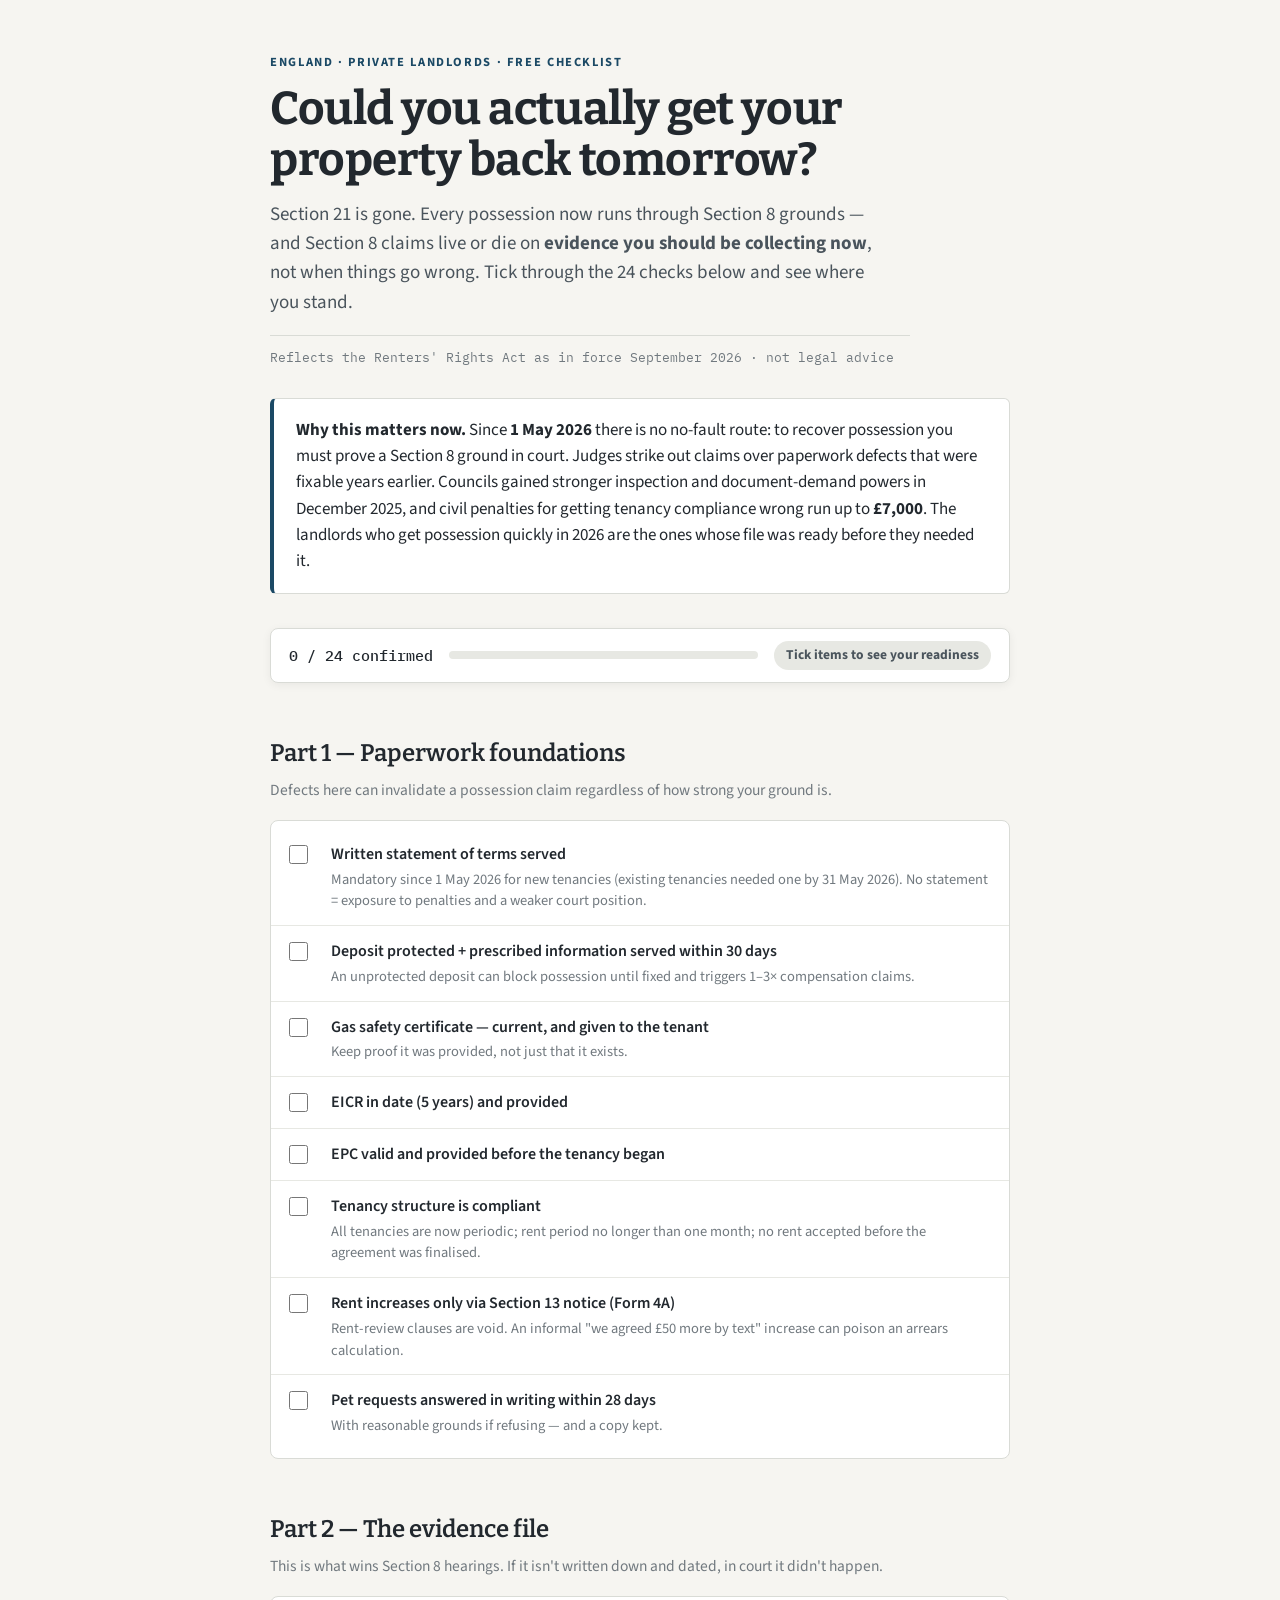
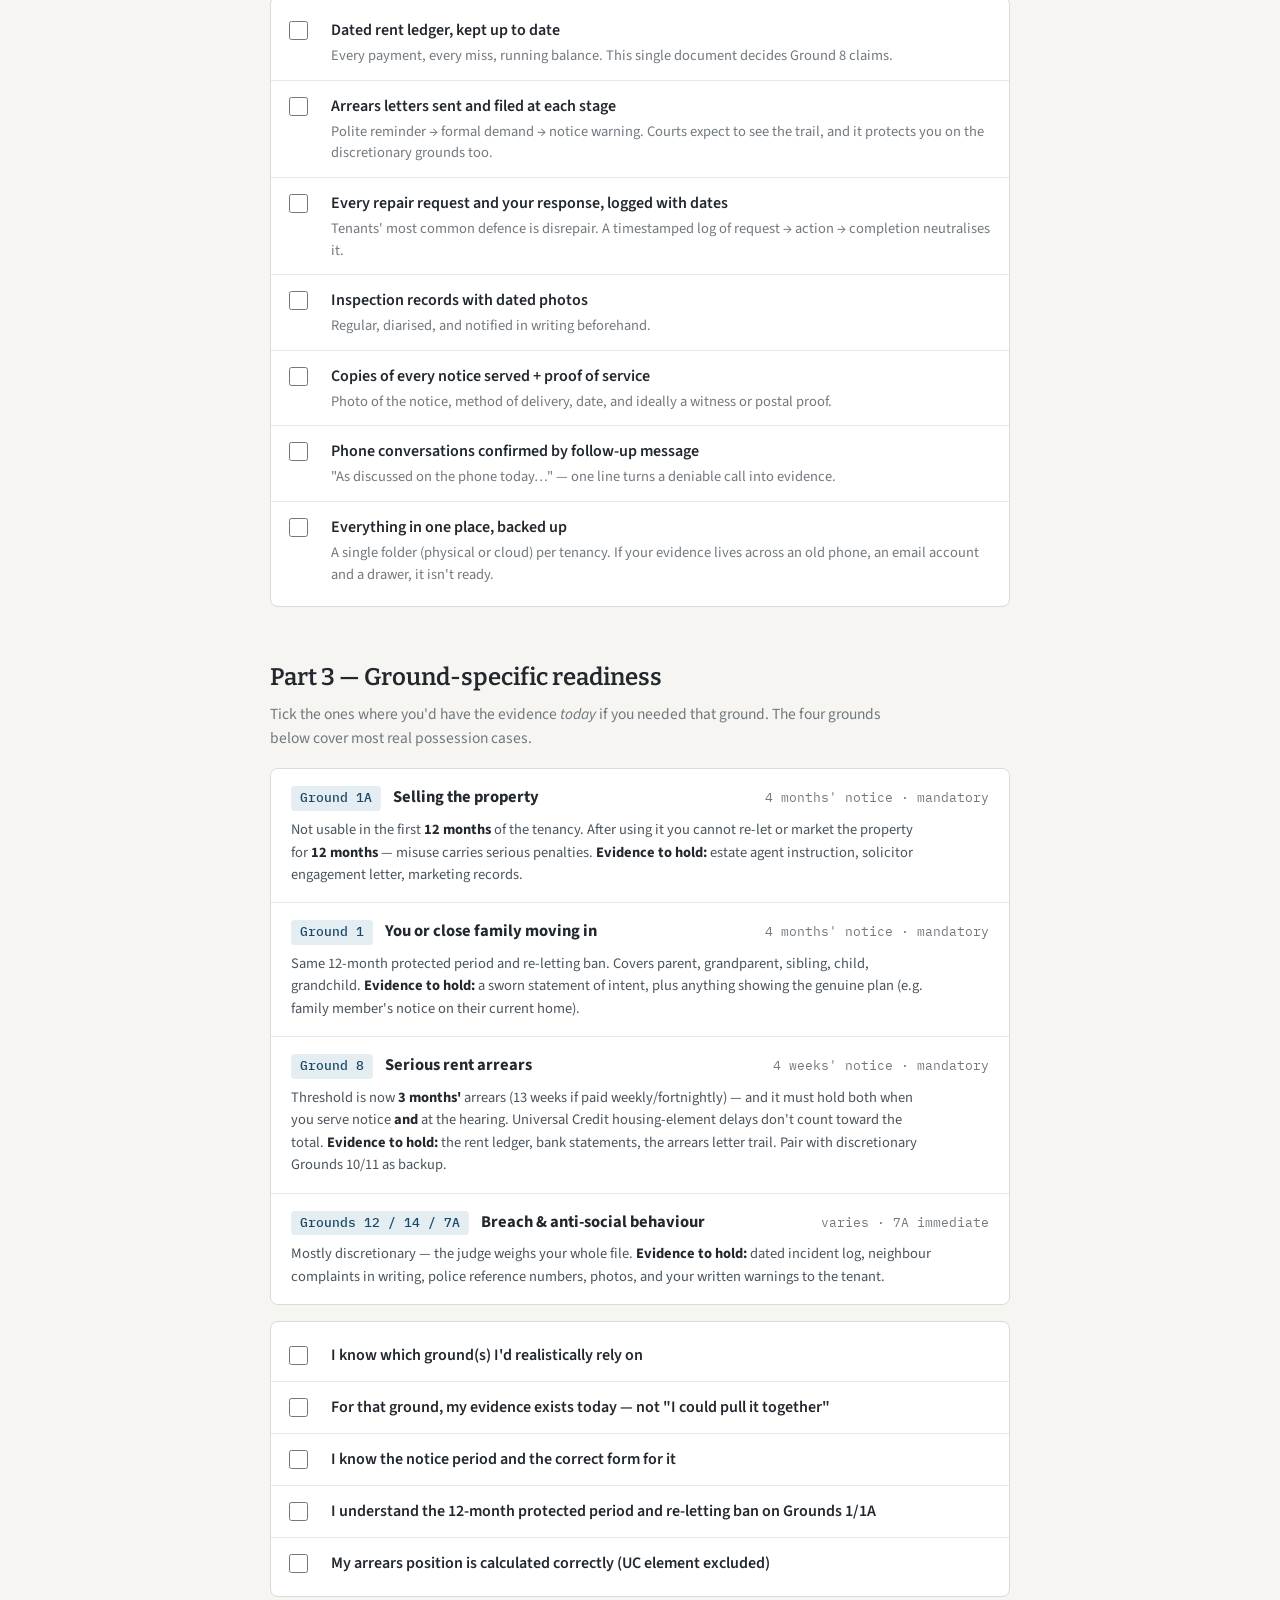
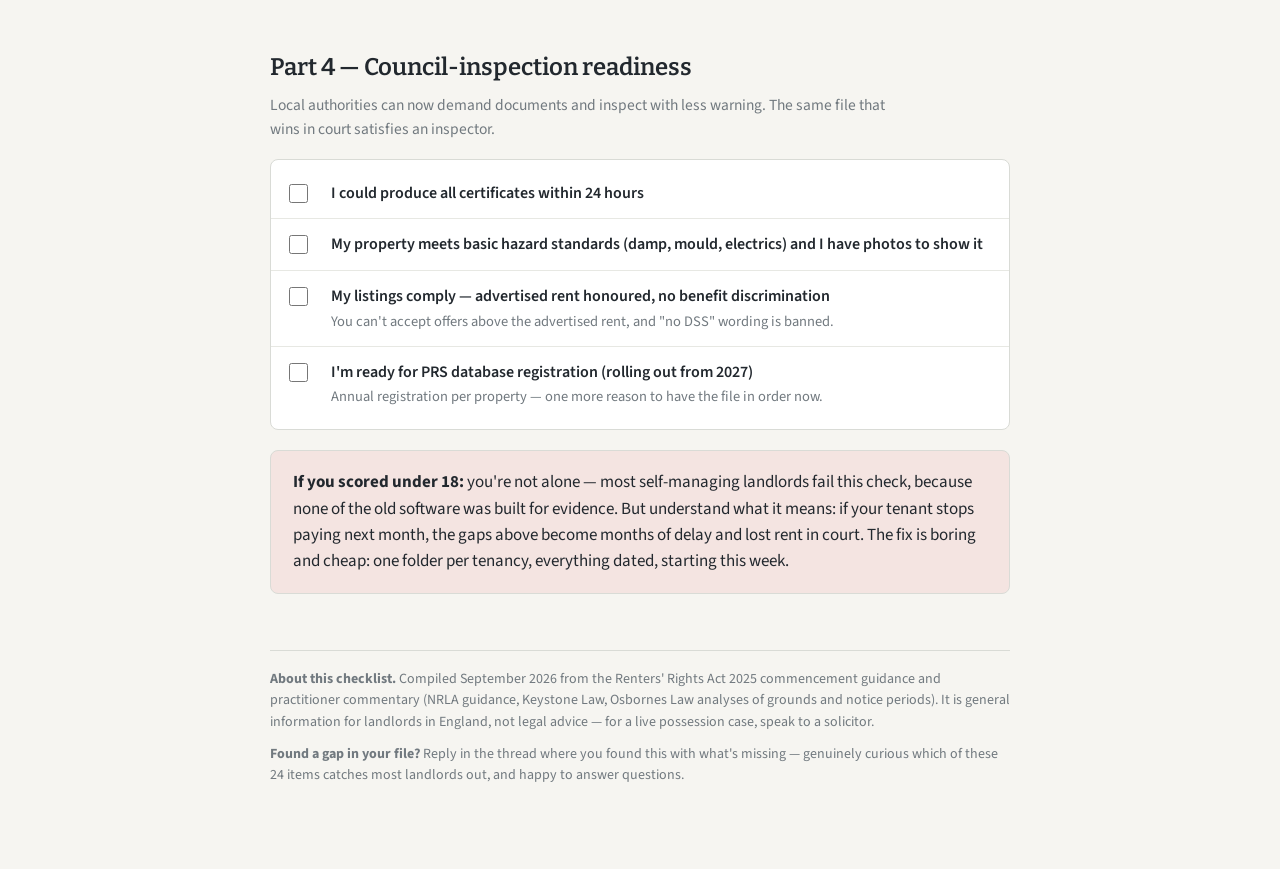
==== index.html @ a8610cf3 "Add Section 8 readiness checklist page" ====
<!doctype html>
<html lang="en">
<head>
<meta charset="utf-8">
<meta name="viewport" content="width=device-width, initial-scale=1">
<meta name="description" content="Free 24-point possession-readiness checklist for landlords in England under the Renters' Rights Act — paperwork, evidence file, and ground-specific prep for Section 8.">
<title>Section 8 Ready</title>
<link rel="stylesheet" href="https://fonts.googleapis.com/css2?family=Bitter:wght@500;600;700&family=Source+Sans+3:ital,wght@0,400;0,600;0,700;1,400&family=IBM+Plex+Mono:wght@400;500&display=swap">
<style>
  :root {
    --paper: #F6F5F1;
    --surface: #FFFFFF;
    --ink: #22282E;
    --ink-soft: #4A545C;
    --muted: #71797F;
    --line: #D9DBD6;
    --line-soft: #E7E8E3;
    --navy: #1B4965;
    --navy-soft: #E4EDF2;
    --good: #2E7D4F;
    --good-soft: #E2EFE7;
    --warn: #A3641C;
    --warn-soft: #F5EBDB;
    --bad: #A63A2E;
    --bad-soft: #F4E4E1;
  }
  @media (prefers-color-scheme: dark) {
    :root:not([data-theme="light"]) {
      --paper: #15191D;
      --surface: #1D2329;
      --ink: #E6E8E9;
      --ink-soft: #B4BCC2;
      --muted: #8B949B;
      --line: #333B42;
      --line-soft: #2A3138;
      --navy: #5FA8CF;
      --navy-soft: #1E2E38;
      --good: #58B283;
      --good-soft: #1E2F26;
      --warn: #D69A4E;
      --warn-soft: #322818;
      --bad: #D3796C;
      --bad-soft: #35211E;
    }
  }
  :root[data-theme="dark"] {
    --paper: #15191D;
    --surface: #1D2329;
    --ink: #E6E8E9;
    --ink-soft: #B4BCC2;
    --muted: #8B949B;
    --line: #333B42;
    --line-soft: #2A3138;
    --navy: #5FA8CF;
    --navy-soft: #1E2E38;
    --good: #58B283;
    --good-soft: #1E2F26;
    --warn: #D69A4E;
    --warn-soft: #322818;
    --bad: #D3796C;
    --bad-soft: #35211E;
  }
  html { color-scheme: light dark; }
  body {
    margin: 0;
    background: var(--paper);
    color: var(--ink);
    font-family: "Source Sans 3", "Segoe UI", Arial, sans-serif;
    font-size: 17px; line-height: 1.55;
    padding: 0 20px;
  }
  .wrap { max-width: 740px; margin: 0 auto; padding-block: 48px 72px; }
  .eyebrow { font-size: 12.5px; font-weight: 700; letter-spacing: 0.13em; text-transform: uppercase; color: var(--navy); }
  h1 { font-family: "Bitter", Georgia, serif; font-size: clamp(32px, 6vw, 46px); font-weight: 700; line-height: 1.1; letter-spacing: -0.01em; margin: 10px 0 14px; text-wrap: balance; }
  .standfirst { font-size: 19px; color: var(--ink-soft); max-width: 620px; margin: 0; }
  .datestamp { font-family: "IBM Plex Mono", ui-monospace, monospace; font-size: 12.5px; color: var(--muted); margin-top: 18px; padding-top: 12px; border-top: 1px solid var(--line); }
  h2 { font-family: "Bitter", Georgia, serif; font-size: 24px; font-weight: 600; margin: 52px 0 6px; text-wrap: balance; }
  .sub { color: var(--muted); font-size: 15.5px; margin: 0 0 18px; max-width: 620px; }
  p { margin: 0 0 14px; max-width: 640px; }
  a { color: var(--navy); text-underline-offset: 3px; }
  strong { font-weight: 700; }

  .why { background: var(--surface); border: 1px solid var(--line); border-left: 4px solid var(--navy); border-radius: 6px; padding: 18px 22px; margin: 30px 0 0; }
  .why p { max-width: none; }
  .why p:last-child { margin-bottom: 0; }

  /* Score bar */
  .scorebar {
    position: sticky; top: 0; z-index: 10;
    background: var(--surface); border: 1px solid var(--line); border-radius: 8px;
    padding: 12px 18px; margin: 34px 0 8px;
    display: flex; align-items: center; gap: 16px; flex-wrap: wrap;
    box-shadow: 0 2px 10px rgba(0,0,0,0.06);
  }
  .scorebar .count { font-family: "IBM Plex Mono", ui-monospace, monospace; font-size: 15px; font-weight: 500; font-variant-numeric: tabular-nums; white-space: nowrap; }
  .meter { flex: 1 1 140px; height: 8px; background: var(--line-soft); border-radius: 4px; overflow: hidden; min-width: 100px; }
  .meter i { display: block; height: 100%; width: 0%; background: var(--navy); border-radius: 4px; transition: width 0.25s ease, background 0.25s ease; }
  .verdict-chip { font-size: 13.5px; font-weight: 700; padding: 4px 12px; border-radius: 999px; background: var(--line-soft); color: var(--ink-soft); white-space: nowrap; }
  .verdict-chip.good { background: var(--good-soft); color: var(--good); }
  .verdict-chip.warn { background: var(--warn-soft); color: var(--warn); }
  .verdict-chip.bad { background: var(--bad-soft); color: var(--bad); }

  /* Checklist */
  .check-group { background: var(--surface); border: 1px solid var(--line); border-radius: 8px; padding: 8px 0; margin: 14px 0 0; }
  .check-item { display: grid; grid-template-columns: 30px 1fr; gap: 0 12px; padding: 13px 18px; border-bottom: 1px solid var(--line-soft); cursor: pointer; }
  .check-item:last-child { border-bottom: none; }
  .check-item input { width: 19px; height: 19px; margin: 3px 0 0; accent-color: var(--navy); cursor: pointer; }
  .check-item .t { font-weight: 600; font-size: 16px; }
  .check-item .d { grid-column: 2; color: var(--muted); font-size: 14.5px; line-height: 1.5; margin-top: 2px; }
  .check-item .d b { color: var(--warn); font-weight: 700; }

  /* Grounds table */
  .grounds { border: 1px solid var(--line); border-radius: 8px; overflow: hidden; margin: 16px 0; }
  .ground { background: var(--surface); padding: 16px 20px; border-bottom: 1px solid var(--line-soft); }
  .ground:last-child { border-bottom: none; }
  .ground-head { display: flex; align-items: baseline; gap: 12px; flex-wrap: wrap; }
  .gnum { font-family: "IBM Plex Mono", ui-monospace, monospace; font-size: 13px; font-weight: 500; color: var(--navy); background: var(--navy-soft); padding: 2px 9px; border-radius: 4px; white-space: nowrap; }
  .gname { font-weight: 700; font-size: 16.5px; }
  .gnotice { font-family: "IBM Plex Mono", ui-monospace, monospace; font-size: 12.5px; color: var(--muted); margin-left: auto; white-space: nowrap; }
  .ground .gev { font-size: 14.5px; color: var(--ink-soft); margin: 8px 0 0; line-height: 1.55; }
  .ground .gev b { font-weight: 700; color: var(--ink); }

  .redflag { background: var(--bad-soft); border: 1px solid var(--line); border-radius: 8px; padding: 18px 22px; margin: 20px 0; }
  .redflag p { max-width: none; margin-bottom: 8px; }
  .redflag p:last-child { margin-bottom: 0; }

  .footer-note { margin-top: 56px; padding-top: 18px; border-top: 1px solid var(--line); font-size: 14px; color: var(--muted); }
  .footer-note p { max-width: none; margin-bottom: 10px; }

  @media (max-width: 520px) {
    .gnotice { margin-left: 0; width: 100%; }
    .scorebar { padding: 10px 14px; gap: 10px; }
  }
</style>

</head>
<body>
<div class="wrap">
  <header>
    <span class="eyebrow">England · Private landlords · Free checklist</span>
    <h1>Could you actually get your property back tomorrow?</h1>
    <p class="standfirst">Section 21 is gone. Every possession now runs through Section 8 grounds — and Section 8 claims live or die on <strong>evidence you should be collecting now</strong>, not when things go wrong. Tick through the 24 checks below and see where you stand.</p>
    <p class="datestamp">Reflects the Renters' Rights Act as in force September 2026 · not legal advice</p>
  </header>

  <div class="why">
    <p><strong>Why this matters now.</strong> Since <strong>1 May 2026</strong> there is no no-fault route: to recover possession you must prove a Section 8 ground in court. Judges strike out claims over paperwork defects that were fixable years earlier. Councils gained stronger inspection and document-demand powers in December 2025, and civil penalties for getting tenancy compliance wrong run up to <strong>£7,000</strong>. The landlords who get possession quickly in 2026 are the ones whose file was ready before they needed it.</p>
  </div>

  <div class="scorebar">
    <span class="count"><span id="score">0</span> / 24 confirmed</span>
    <div class="meter"><i id="meterfill"></i></div>
    <span class="verdict-chip" id="verdict">Tick items to see your readiness</span>
  </div>

  <h2>Part 1 — Paperwork foundations</h2>
  <p class="sub">Defects here can invalidate a possession claim regardless of how strong your ground is.</p>
  <div class="check-group" id="grp1">
    <label class="check-item"><input type="checkbox" id="c1"><span class="t">Written statement of terms served</span><span class="d">Mandatory since 1 May 2026 for new tenancies (existing tenancies needed one by 31 May 2026). No statement = exposure to penalties and a weaker court position.</span></label>
    <label class="check-item"><input type="checkbox" id="c2"><span class="t">Deposit protected + prescribed information served within 30 days</span><span class="d">An unprotected deposit can block possession until fixed and triggers 1–3× compensation claims.</span></label>
    <label class="check-item"><input type="checkbox" id="c3"><span class="t">Gas safety certificate — current, and given to the tenant</span><span class="d">Keep proof it was provided, not just that it exists.</span></label>
    <label class="check-item"><input type="checkbox" id="c4"><span class="t">EICR in date (5 years) and provided</span></label>
    <label class="check-item"><input type="checkbox" id="c5"><span class="t">EPC valid and provided before the tenancy began</span></label>
    <label class="check-item"><input type="checkbox" id="c6"><span class="t">Tenancy structure is compliant</span><span class="d">All tenancies are now periodic; rent period no longer than one month; no rent accepted before the agreement was finalised.</span></label>
    <label class="check-item"><input type="checkbox" id="c7"><span class="t">Rent increases only via Section 13 notice (Form 4A)</span><span class="d">Rent-review clauses are void. An informal "we agreed £50 more by text" increase can poison an arrears calculation.</span></label>
    <label class="check-item"><input type="checkbox" id="c8"><span class="t">Pet requests answered in writing within 28 days</span><span class="d">With reasonable grounds if refusing — and a copy kept.</span></label>
  </div>

  <h2>Part 2 — The evidence file</h2>
  <p class="sub">This is what wins Section 8 hearings. If it isn't written down and dated, in court it didn't happen.</p>
  <div class="check-group" id="grp2">
    <label class="check-item"><input type="checkbox" id="c9"><span class="t">Dated rent ledger, kept up to date</span><span class="d">Every payment, every miss, running balance. This single document decides Ground 8 claims.</span></label>
    <label class="check-item"><input type="checkbox" id="c10"><span class="t">Arrears letters sent and filed at each stage</span><span class="d">Polite reminder → formal demand → notice warning. Courts expect to see the trail, and it protects you on the discretionary grounds too.</span></label>
    <label class="check-item"><input type="checkbox" id="c11"><span class="t">Every repair request and your response, logged with dates</span><span class="d">Tenants' most common defence is disrepair. A timestamped log of request → action → completion neutralises it.</span></label>
    <label class="check-item"><input type="checkbox" id="c12"><span class="t">Inspection records with dated photos</span><span class="d">Regular, diarised, and notified in writing beforehand.</span></label>
    <label class="check-item"><input type="checkbox" id="c13"><span class="t">Copies of every notice served + proof of service</span><span class="d">Photo of the notice, method of delivery, date, and ideally a witness or postal proof.</span></label>
    <label class="check-item"><input type="checkbox" id="c14"><span class="t">Phone conversations confirmed by follow-up message</span><span class="d">"As discussed on the phone today…" — one line turns a deniable call into evidence.</span></label>
    <label class="check-item"><input type="checkbox" id="c15"><span class="t">Everything in one place, backed up</span><span class="d">A single folder (physical or cloud) per tenancy. If your evidence lives across an old phone, an email account and a drawer, it isn't ready.</span></label>
  </div>

  <h2>Part 3 — Ground-specific readiness</h2>
  <p class="sub">Tick the ones where you'd have the evidence <em>today</em> if you needed that ground. The four grounds below cover most real possession cases.</p>

  <div class="grounds">
    <div class="ground">
      <div class="ground-head"><span class="gnum">Ground 1A</span><span class="gname">Selling the property</span><span class="gnotice">4 months' notice · mandatory</span></div>
      <p class="gev">Not usable in the first <b>12 months</b> of the tenancy. After using it you cannot re-let or market the property for <b>12 months</b> — misuse carries serious penalties. <b>Evidence to hold:</b> estate agent instruction, solicitor engagement letter, marketing records.</p>
    </div>
    <div class="ground">
      <div class="ground-head"><span class="gnum">Ground 1</span><span class="gname">You or close family moving in</span><span class="gnotice">4 months' notice · mandatory</span></div>
      <p class="gev">Same 12-month protected period and re-letting ban. Covers parent, grandparent, sibling, child, grandchild. <b>Evidence to hold:</b> a sworn statement of intent, plus anything showing the genuine plan (e.g. family member's notice on their current home).</p>
    </div>
    <div class="ground">
      <div class="ground-head"><span class="gnum">Ground 8</span><span class="gname">Serious rent arrears</span><span class="gnotice">4 weeks' notice · mandatory</span></div>
      <p class="gev">Threshold is now <b>3 months'</b> arrears (13 weeks if paid weekly/fortnightly) — and it must hold both when you serve notice <b>and</b> at the hearing. Universal Credit housing-element delays don't count toward the total. <b>Evidence to hold:</b> the rent ledger, bank statements, the arrears letter trail. Pair with discretionary Grounds 10/11 as backup.</p>
    </div>
    <div class="ground">
      <div class="ground-head"><span class="gnum">Grounds 12 / 14 / 7A</span><span class="gname">Breach & anti-social behaviour</span><span class="gnotice">varies · 7A immediate</span></div>
      <p class="gev">Mostly discretionary — the judge weighs your whole file. <b>Evidence to hold:</b> dated incident log, neighbour complaints in writing, police reference numbers, photos, and your written warnings to the tenant.</p>
    </div>
  </div>

  <div class="check-group" id="grp3">
    <label class="check-item"><input type="checkbox" id="c16"><span class="t">I know which ground(s) I'd realistically rely on</span></label>
    <label class="check-item"><input type="checkbox" id="c17"><span class="t">For that ground, my evidence exists today — not "I could pull it together"</span></label>
    <label class="check-item"><input type="checkbox" id="c18"><span class="t">I know the notice period and the correct form for it</span></label>
    <label class="check-item"><input type="checkbox" id="c19"><span class="t">I understand the 12-month protected period and re-letting ban on Grounds 1/1A</span></label>
    <label class="check-item"><input type="checkbox" id="c20"><span class="t">My arrears position is calculated correctly (UC element excluded)</span></label>
  </div>

  <h2>Part 4 — Council-inspection readiness</h2>
  <p class="sub">Local authorities can now demand documents and inspect with less warning. The same file that wins in court satisfies an inspector.</p>
  <div class="check-group" id="grp4">
    <label class="check-item"><input type="checkbox" id="c21"><span class="t">I could produce all certificates within 24 hours</span></label>
    <label class="check-item"><input type="checkbox" id="c22"><span class="t">My property meets basic hazard standards (damp, mould, electrics) and I have photos to show it</span></label>
    <label class="check-item"><input type="checkbox" id="c23"><span class="t">My listings comply — advertised rent honoured, no benefit discrimination</span><span class="d">You can't accept offers above the advertised rent, and "no DSS" wording is banned.</span></label>
    <label class="check-item"><input type="checkbox" id="c24"><span class="t">I'm ready for PRS database registration (rolling out from 2027)</span><span class="d">Annual registration per property — one more reason to have the file in order now.</span></label>
  </div>

  <div class="redflag">
    <p><strong>If you scored under 18:</strong> you're not alone — most self-managing landlords fail this check, because none of the old software was built for evidence. But understand what it means: if your tenant stops paying next month, the gaps above become months of delay and lost rent in court. The fix is boring and cheap: one folder per tenancy, everything dated, starting this week.</p>
  </div>

  <div class="footer-note">
    <p><strong>About this checklist.</strong> Compiled September 2026 from the Renters' Rights Act 2025 commencement guidance and practitioner commentary (NRLA guidance, Keystone Law, Osbornes Law analyses of grounds and notice periods). It is general information for landlords in England, not legal advice — for a live possession case, speak to a solicitor.</p>
    <p><strong>Found a gap in your file?</strong> Reply in the thread where you found this with what's missing — genuinely curious which of these 24 items catches most landlords out, and happy to answer questions.</p>
  </div>
</div>

<script>
(function () {
  var boxes = Array.prototype.slice.call(document.querySelectorAll('.check-item input'));
  var scoreEl = document.getElementById('score');
  var fill = document.getElementById('meterfill');
  var chip = document.getElementById('verdict');
  var KEY = 's8ready-v1';

  function verdictFor(n) {
    if (n >= 22) return { t: 'Possession-ready', c: 'good' };
    if (n >= 18) return { t: 'Nearly there — close the gaps', c: 'good' };
    if (n >= 12) return { t: 'Exposed — fixable in a weekend', c: 'warn' };
    if (n >= 1)  return { t: 'At risk if anything goes wrong', c: 'bad' };
    return { t: 'Tick items to see your readiness', c: '' };
  }

  function update() {
    var n = boxes.filter(function (b) { return b.checked; }).length;
    scoreEl.textContent = n;
    fill.style.width = (n / boxes.length * 100) + '%';
    var v = verdictFor(n);
    chip.textContent = v.t;
    chip.className = 'verdict-chip' + (v.c ? ' ' + v.c : '');
    fill.style.background = v.c === 'bad' ? 'var(--bad)' : v.c === 'warn' ? 'var(--warn)' : 'var(--navy)';
    try { localStorage.setItem(KEY, JSON.stringify(boxes.map(function (b) { return b.checked; }))); } catch (e) {}
  }

  try {
    var saved = JSON.parse(localStorage.getItem(KEY) || 'null');
    if (saved && saved.length === boxes.length) boxes.forEach(function (b, i) { b.checked = !!saved[i]; });
  } catch (e) {}

  boxes.forEach(function (b) { b.addEventListener('change', update); });
  update();
})();
</script>
</body>
</html>
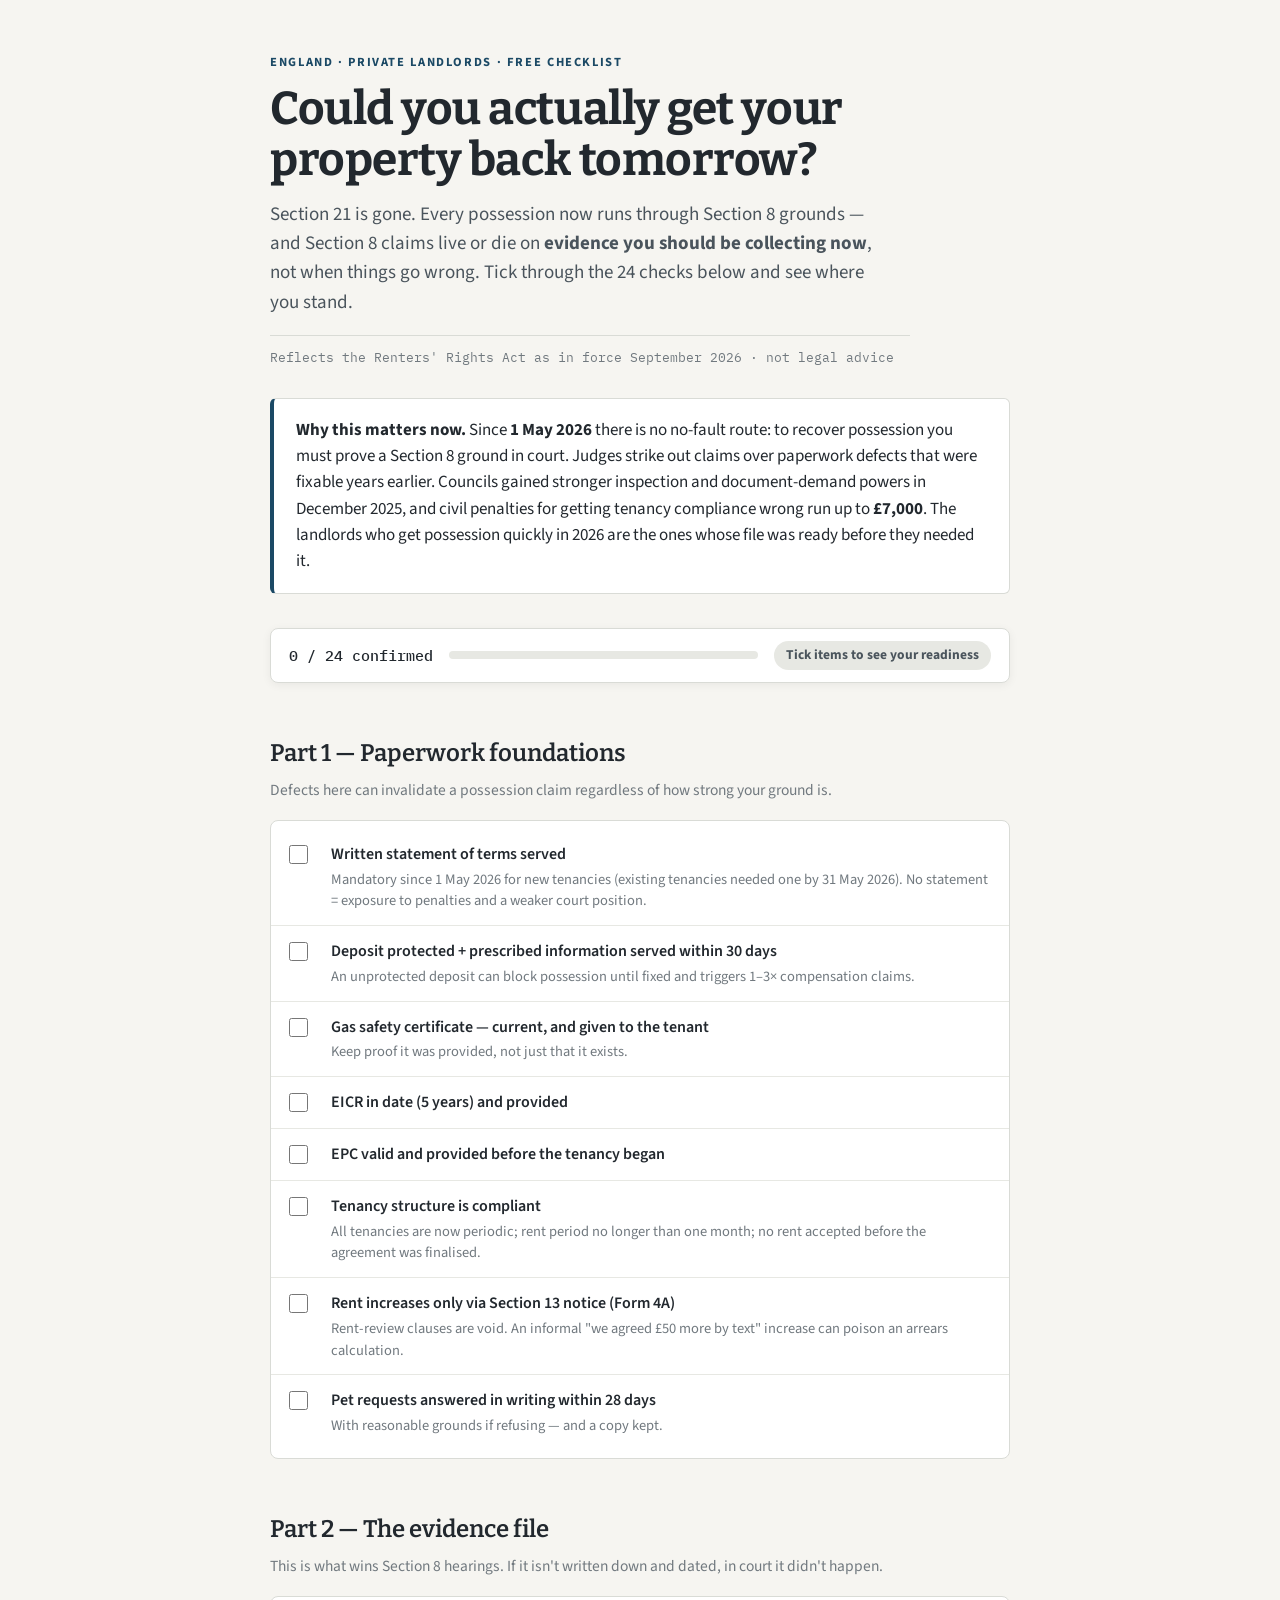
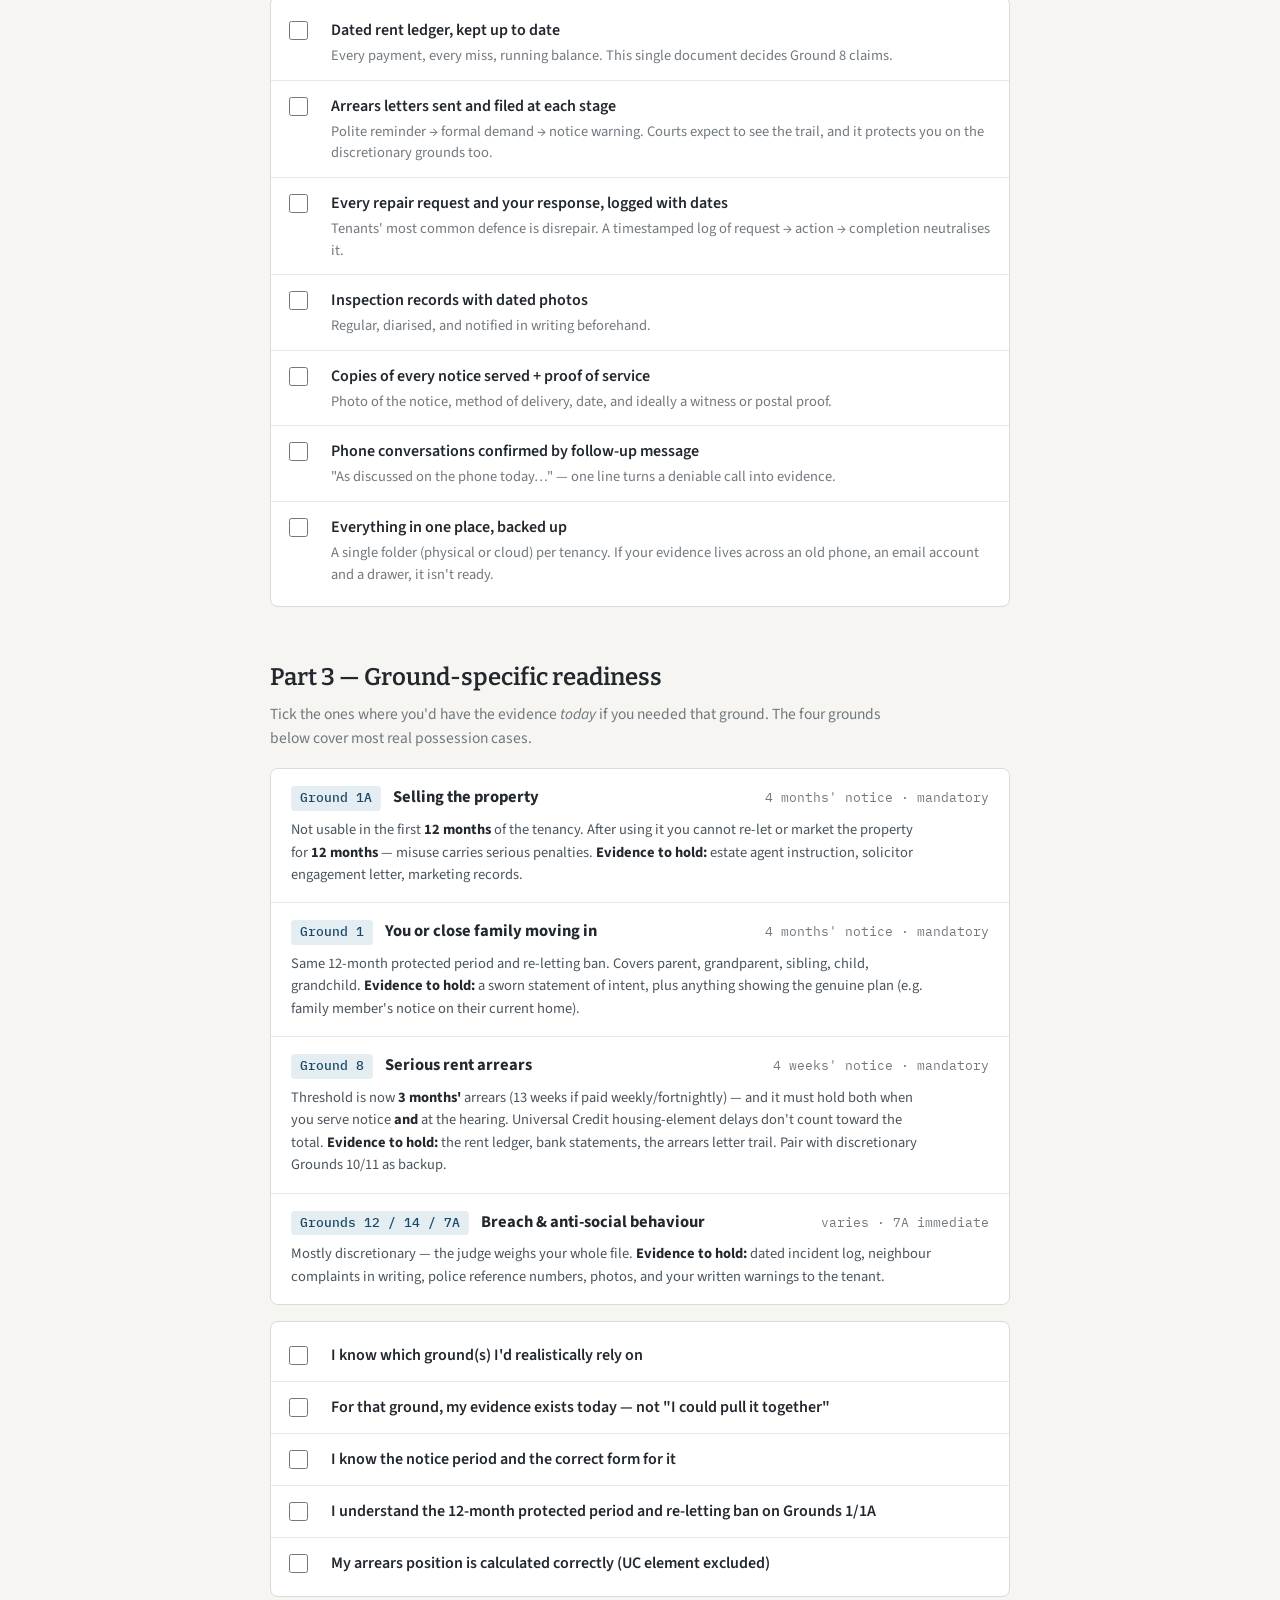
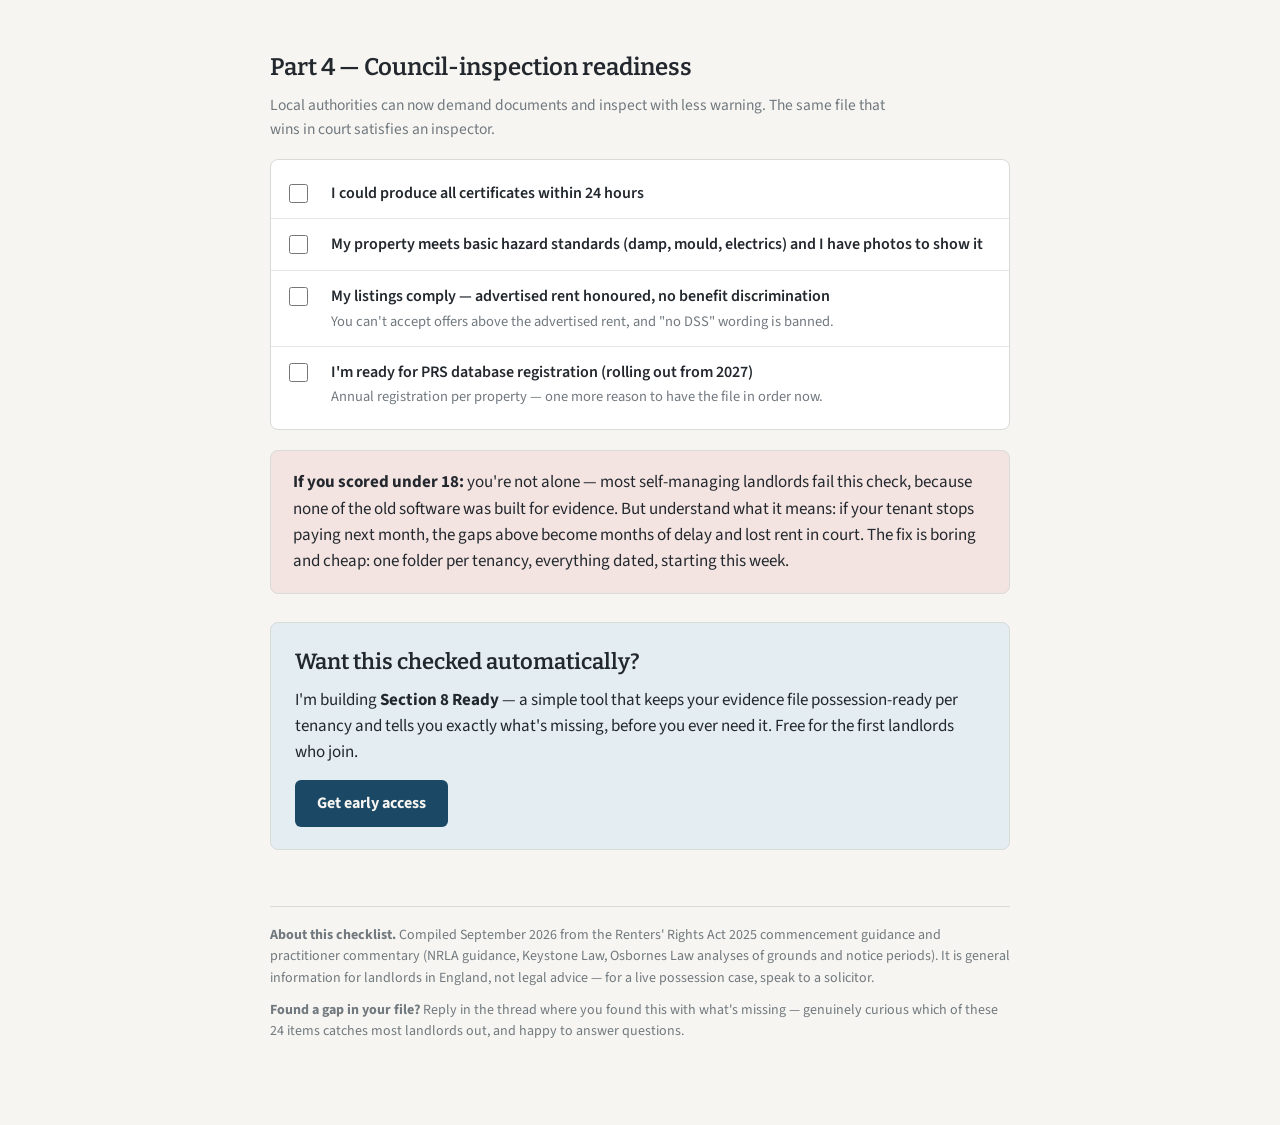
==== commit dd4ae5dc: "Add files via upload" ====
--- a/index.html
+++ b/index.html
@@ -124,6 +124,12 @@
   .redflag p { max-width: none; margin-bottom: 8px; }
   .redflag p:last-child { margin-bottom: 0; }
 
+  .waitlist { background: var(--navy-soft); border: 1px solid var(--line); border-radius: 8px; padding: 22px 24px; margin: 28px 0; }
+  .waitlist h2 { margin: 0 0 8px; font-size: 22px; }
+  .waitlist p { max-width: none; margin: 0 0 14px; }
+  .cta-btn { display: inline-block; background: var(--navy); color: var(--paper); font-weight: 700; font-size: 16px; padding: 11px 22px; border-radius: 6px; text-decoration: none; }
+  .cta-btn:hover { opacity: 0.92; }
+
   .footer-note { margin-top: 56px; padding-top: 18px; border-top: 1px solid var(--line); font-size: 14px; color: var(--muted); }
   .footer-note p { max-width: none; margin-bottom: 10px; }
 
@@ -221,6 +227,12 @@
     <p><strong>If you scored under 18:</strong> you're not alone — most self-managing landlords fail this check, because none of the old software was built for evidence. But understand what it means: if your tenant stops paying next month, the gaps above become months of delay and lost rent in court. The fix is boring and cheap: one folder per tenancy, everything dated, starting this week.</p>
   </div>
 
+  <div class="waitlist">
+    <h2>Want this checked automatically?</h2>
+    <p>I'm building <strong>Section 8 Ready</strong> — a simple tool that keeps your evidence file possession-ready per tenancy and tells you exactly what's missing, before you ever need it. Free for the first landlords who join.</p>
+    <a class="cta-btn" href="https://forms.gle/sfUAa1t3N8RQXRjZA" target="_blank" rel="noopener">Get early access</a>
+  </div>
+
   <div class="footer-note">
     <p><strong>About this checklist.</strong> Compiled September 2026 from the Renters' Rights Act 2025 commencement guidance and practitioner commentary (NRLA guidance, Keystone Law, Osbornes Law analyses of grounds and notice periods). It is general information for landlords in England, not legal advice — for a live possession case, speak to a solicitor.</p>
     <p><strong>Found a gap in your file?</strong> Reply in the thread where you found this with what's missing — genuinely curious which of these 24 items catches most landlords out, and happy to answer questions.</p>
